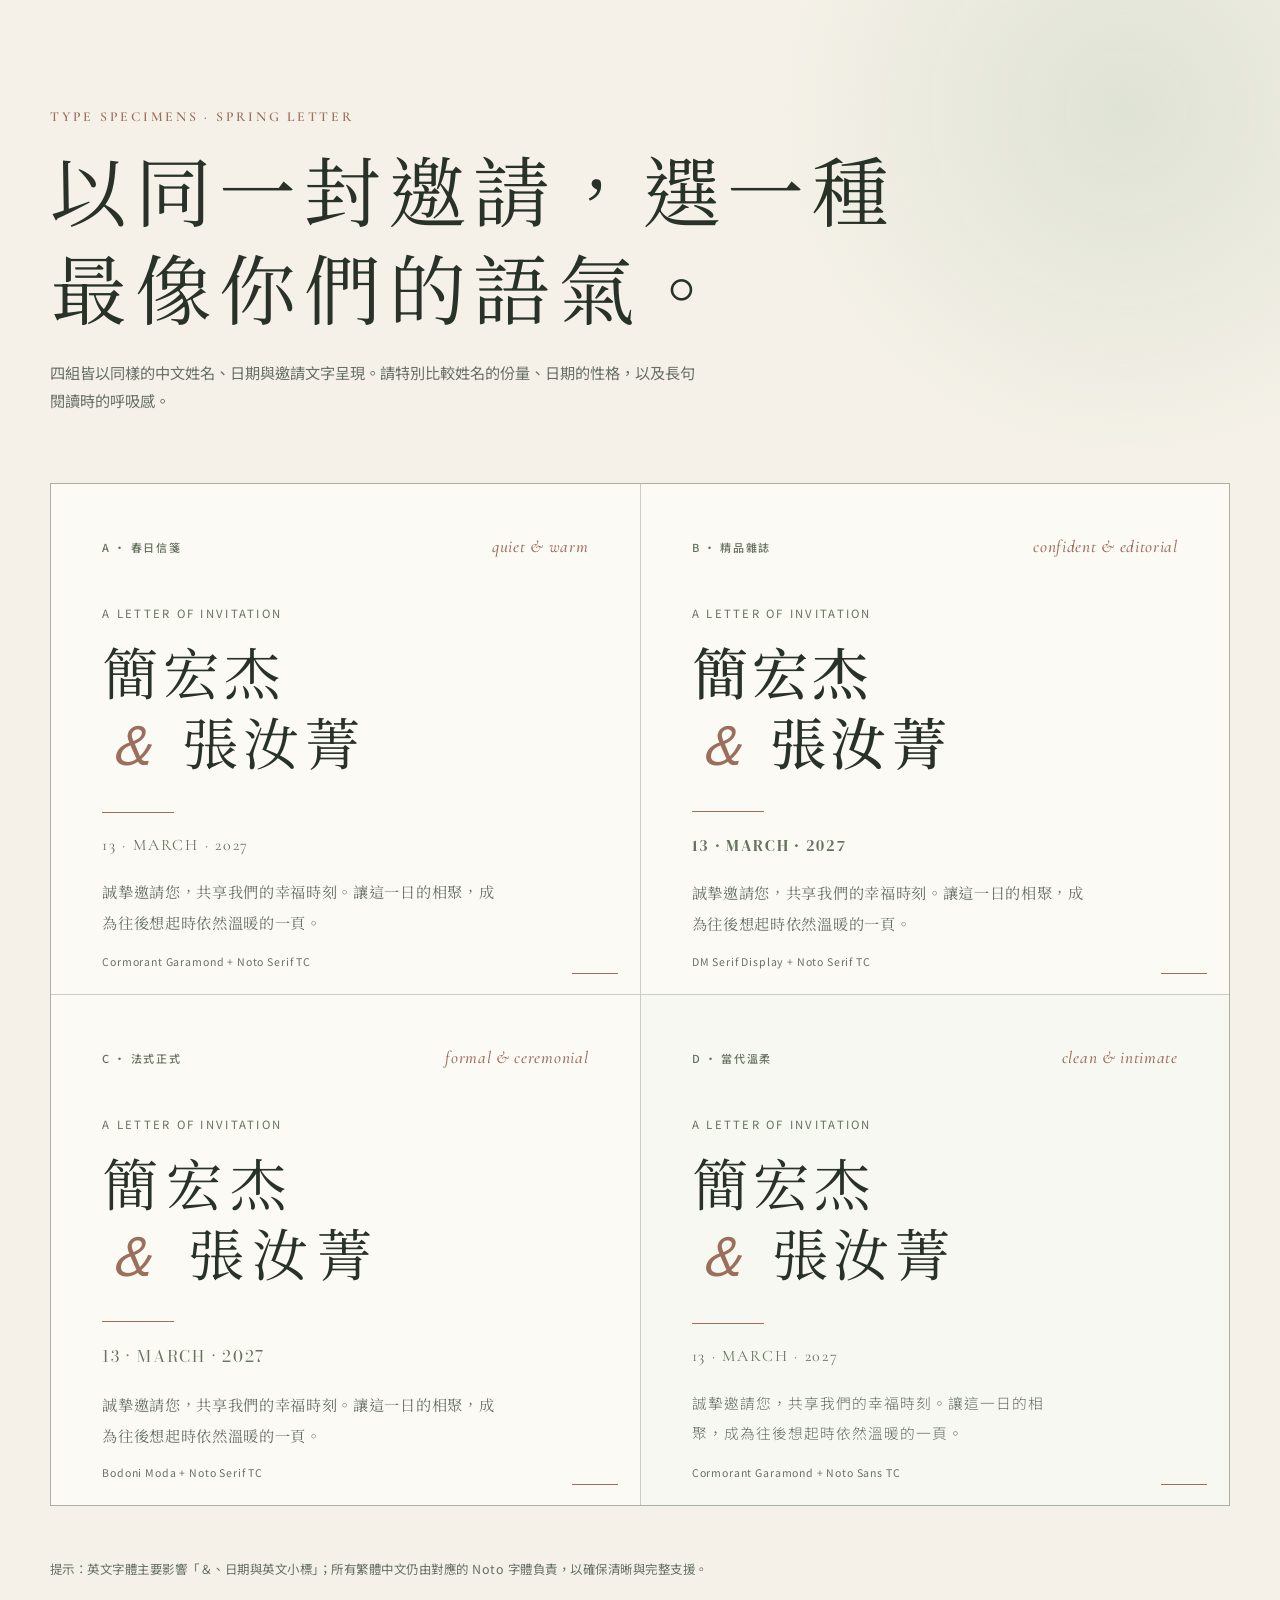
==== type-specimens.html @ 189b079a "Add wedding font specimen page" ====
<!DOCTYPE html>
<html lang="zh-Hant">
<head>
  <meta charset="UTF-8">
  <meta name="viewport" content="width=device-width, initial-scale=1.0">
  <meta name="robots" content="noindex">
  <title>春日信箋｜字體對照</title>
  <link rel="preconnect" href="https://fonts.googleapis.com">
  <link rel="preconnect" href="https://fonts.gstatic.com" crossorigin>
  <link href="https://fonts.googleapis.com/css2?family=Bodoni+Moda:opsz,ital,wght@6..96,400;6..96,500;6..96,600;6..96,400;6..96,500&family=Cormorant+Garamond:ital,wght@0,400;0,500;0,600;1,400;1,500&family=DM+Serif+Display:ital@0;1&family=Noto+Sans+TC:wght@300;400;500&family=Noto+Serif+TC:wght@300;400;500;600&display=swap" rel="stylesheet">
  <style>
    :root {
      --paper: #f5f1e8;
      --paper-light: #fcfaf5;
      --ink: #293229;
      --muted: #677067;
      --moss: #65735f;
      --clay: #9b6f5c;
      --line: rgba(61, 75, 60, 0.22);
      --sans: 'Noto Sans TC', sans-serif;
      --serif-tc: 'Noto Serif TC', serif;
    }

    * { box-sizing: border-box; }
    html { background: var(--paper); }
    body {
      min-width: 320px;
      margin: 0;
      color: var(--ink);
      background: radial-gradient(circle at 88% 7%, rgba(205, 215, 197, 0.56), transparent 22rem), var(--paper);
      font-family: var(--sans);
    }

    .page-header {
      width: min(1180px, calc(100% - 48px));
      margin: 0 auto;
      padding: clamp(52px, 9vw, 108px) 0 clamp(36px, 6vw, 68px);
    }
    .eyebrow {
      margin: 0 0 14px;
      color: var(--clay);
      font-family: 'Cormorant Garamond', serif;
      font-size: .86rem;
      font-weight: 600;
      letter-spacing: .2em;
    }
    h1 {
      max-width: 12em;
      margin: 0;
      font-family: var(--serif-tc);
      font-size: clamp(2.45rem, 6vw, 5rem);
      font-weight: 400;
      letter-spacing: .1em;
      line-height: 1.28;
      text-wrap: pretty;
    }
    .intro {
      max-width: 41rem;
      margin: 22px 0 0;
      color: var(--muted);
      font-size: .95rem;
      line-height: 1.9;
    }

    .specimen-grid {
      display: grid;
      grid-template-columns: repeat(2, minmax(0, 1fr));
      width: min(1180px, calc(100% - 48px));
      margin: 0 auto clamp(72px, 10vw, 130px);
      border: 1px solid var(--line);
      background: var(--line);
      gap: 1px;
    }
    .specimen {
      position: relative;
      min-height: 510px;
      overflow: hidden;
      padding: clamp(28px, 4vw, 54px);
      background: var(--paper-light);
    }
    .specimen::after {
      content: '';
      position: absolute;
      right: 22px;
      bottom: 20px;
      width: 46px;
      height: 1px;
      background: var(--clay);
    }
    .specimen-label {
      display: flex;
      align-items: baseline;
      justify-content: space-between;
      gap: 16px;
      margin: 0 0 48px;
      color: var(--moss);
      font-family: var(--sans);
      font-size: .69rem;
      font-weight: 500;
      letter-spacing: .15em;
    }
    .specimen-label span:last-child { color: var(--clay); font-family: 'Cormorant Garamond', serif; font-size: 1.08rem; font-style: italic; letter-spacing: .04em; }
    .sample-kicker {
      margin: 0 0 15px;
      color: var(--moss);
      font-size: .71rem;
      letter-spacing: .2em;
    }
    .sample-name {
      margin: 0;
      color: var(--ink);
      font-size: clamp(2.55rem, 4.4vw, 4.2rem);
      font-weight: 400;
      letter-spacing: .09em;
      line-height: 1.25;
      text-wrap: pretty;
    }
    .sample-name em {
      color: var(--clay);
      font-style: italic;
      font-weight: 400;
    }
    .sample-rule { width: 72px; height: 1px; margin: 30px 0 22px; background: var(--clay); }
    .sample-date { margin: 0 0 22px; color: var(--moss); font-size: 1rem; letter-spacing: .11em; }
    .sample-copy { max-width: 26em; margin: 0; color: var(--muted); font-size: .95rem; letter-spacing: .045em; line-height: 2; text-wrap: pretty; }
    .type-note { position: absolute; left: clamp(28px, 4vw, 54px); bottom: 25px; margin: 0; color: var(--muted); font-family: var(--sans); font-size: .66rem; letter-spacing: .08em; }

    .spring .sample-name, .spring .sample-copy { font-family: var(--serif-tc); }
    .spring .sample-name em, .spring .sample-date { font-family: 'Cormorant Garamond', serif; }

    .editorial .sample-name { font-family: var(--serif-tc); font-weight: 500; letter-spacing: .075em; }
    .editorial .sample-name em, .editorial .sample-date { font-family: 'DM Serif Display', serif; }
    .editorial .sample-copy { font-family: var(--serif-tc); }

    .formal .sample-name { font-family: var(--serif-tc); font-weight: 400; letter-spacing: .14em; }
    .formal .sample-name em, .formal .sample-date { font-family: 'Bodoni Moda', serif; }
    .formal .sample-copy { font-family: var(--serif-tc); }

    .modern { background: #f8f8f2; }
    .modern .sample-name { font-family: var(--serif-tc); font-weight: 400; }
    .modern .sample-name em, .modern .sample-date { font-family: 'Cormorant Garamond', serif; }
    .modern .sample-copy { font-family: var(--sans); font-size: .92rem; font-weight: 300; letter-spacing: .07em; }

    .footer-note { width: min(1180px, calc(100% - 48px)); margin: -74px auto 70px; color: var(--muted); font-size: .78rem; letter-spacing: .04em; }
    @media (max-width: 720px) {
      .page-header, .specimen-grid, .footer-note { width: min(100% - 32px, 560px); }
      .specimen-grid { grid-template-columns: 1fr; }
      .specimen { min-height: 465px; }
      .specimen-label { margin-bottom: 35px; }
      .sample-name { font-size: clamp(2.4rem, 12vw, 3.55rem); }
    }
  </style>
</head>
<body>
  <header class="page-header">
    <p class="eyebrow">TYPE SPECIMENS · SPRING LETTER</p>
    <h1>以同一封邀請，選一種最像你們的語氣。</h1>
    <p class="intro">四組皆以同樣的中文姓名、日期與邀請文字呈現。請特別比較姓名的份量、日期的性格，以及長句閱讀時的呼吸感。</p>
  </header>

  <main class="specimen-grid">
    <article class="specimen spring">
      <p class="specimen-label"><span>A · 春日信箋</span><span>quiet &amp; warm</span></p>
      <p class="sample-kicker">A LETTER OF INVITATION</p>
      <h2 class="sample-name">簡宏杰<br><em>＆</em> 張汝菁</h2>
      <div class="sample-rule"></div>
      <p class="sample-date">13 · MARCH · 2027</p>
      <p class="sample-copy">誠摯邀請您，共享我們的幸福時刻。讓這一日的相聚，成為往後想起時依然溫暖的一頁。</p>
      <p class="type-note">Cormorant Garamond + Noto Serif TC</p>
    </article>

    <article class="specimen editorial">
      <p class="specimen-label"><span>B · 精品雜誌</span><span>confident &amp; editorial</span></p>
      <p class="sample-kicker">A LETTER OF INVITATION</p>
      <h2 class="sample-name">簡宏杰<br><em>＆</em> 張汝菁</h2>
      <div class="sample-rule"></div>
      <p class="sample-date">13 · MARCH · 2027</p>
      <p class="sample-copy">誠摯邀請您，共享我們的幸福時刻。讓這一日的相聚，成為往後想起時依然溫暖的一頁。</p>
      <p class="type-note">DM Serif Display + Noto Serif TC</p>
    </article>

    <article class="specimen formal">
      <p class="specimen-label"><span>C · 法式正式</span><span>formal &amp; ceremonial</span></p>
      <p class="sample-kicker">A LETTER OF INVITATION</p>
      <h2 class="sample-name">簡宏杰<br><em>＆</em> 張汝菁</h2>
      <div class="sample-rule"></div>
      <p class="sample-date">13 · MARCH · 2027</p>
      <p class="sample-copy">誠摯邀請您，共享我們的幸福時刻。讓這一日的相聚，成為往後想起時依然溫暖的一頁。</p>
      <p class="type-note">Bodoni Moda + Noto Serif TC</p>
    </article>

    <article class="specimen modern">
      <p class="specimen-label"><span>D · 當代溫柔</span><span>clean &amp; intimate</span></p>
      <p class="sample-kicker">A LETTER OF INVITATION</p>
      <h2 class="sample-name">簡宏杰<br><em>＆</em> 張汝菁</h2>
      <div class="sample-rule"></div>
      <p class="sample-date">13 · MARCH · 2027</p>
      <p class="sample-copy">誠摯邀請您，共享我們的幸福時刻。讓這一日的相聚，成為往後想起時依然溫暖的一頁。</p>
      <p class="type-note">Cormorant Garamond + Noto Sans TC</p>
    </article>
  </main>

  <p class="footer-note">提示：英文字體主要影響「＆、日期與英文小標」；所有繁體中文仍由對應的 Noto 字體負責，以確保清晰與完整支援。</p>
</body>
</html>
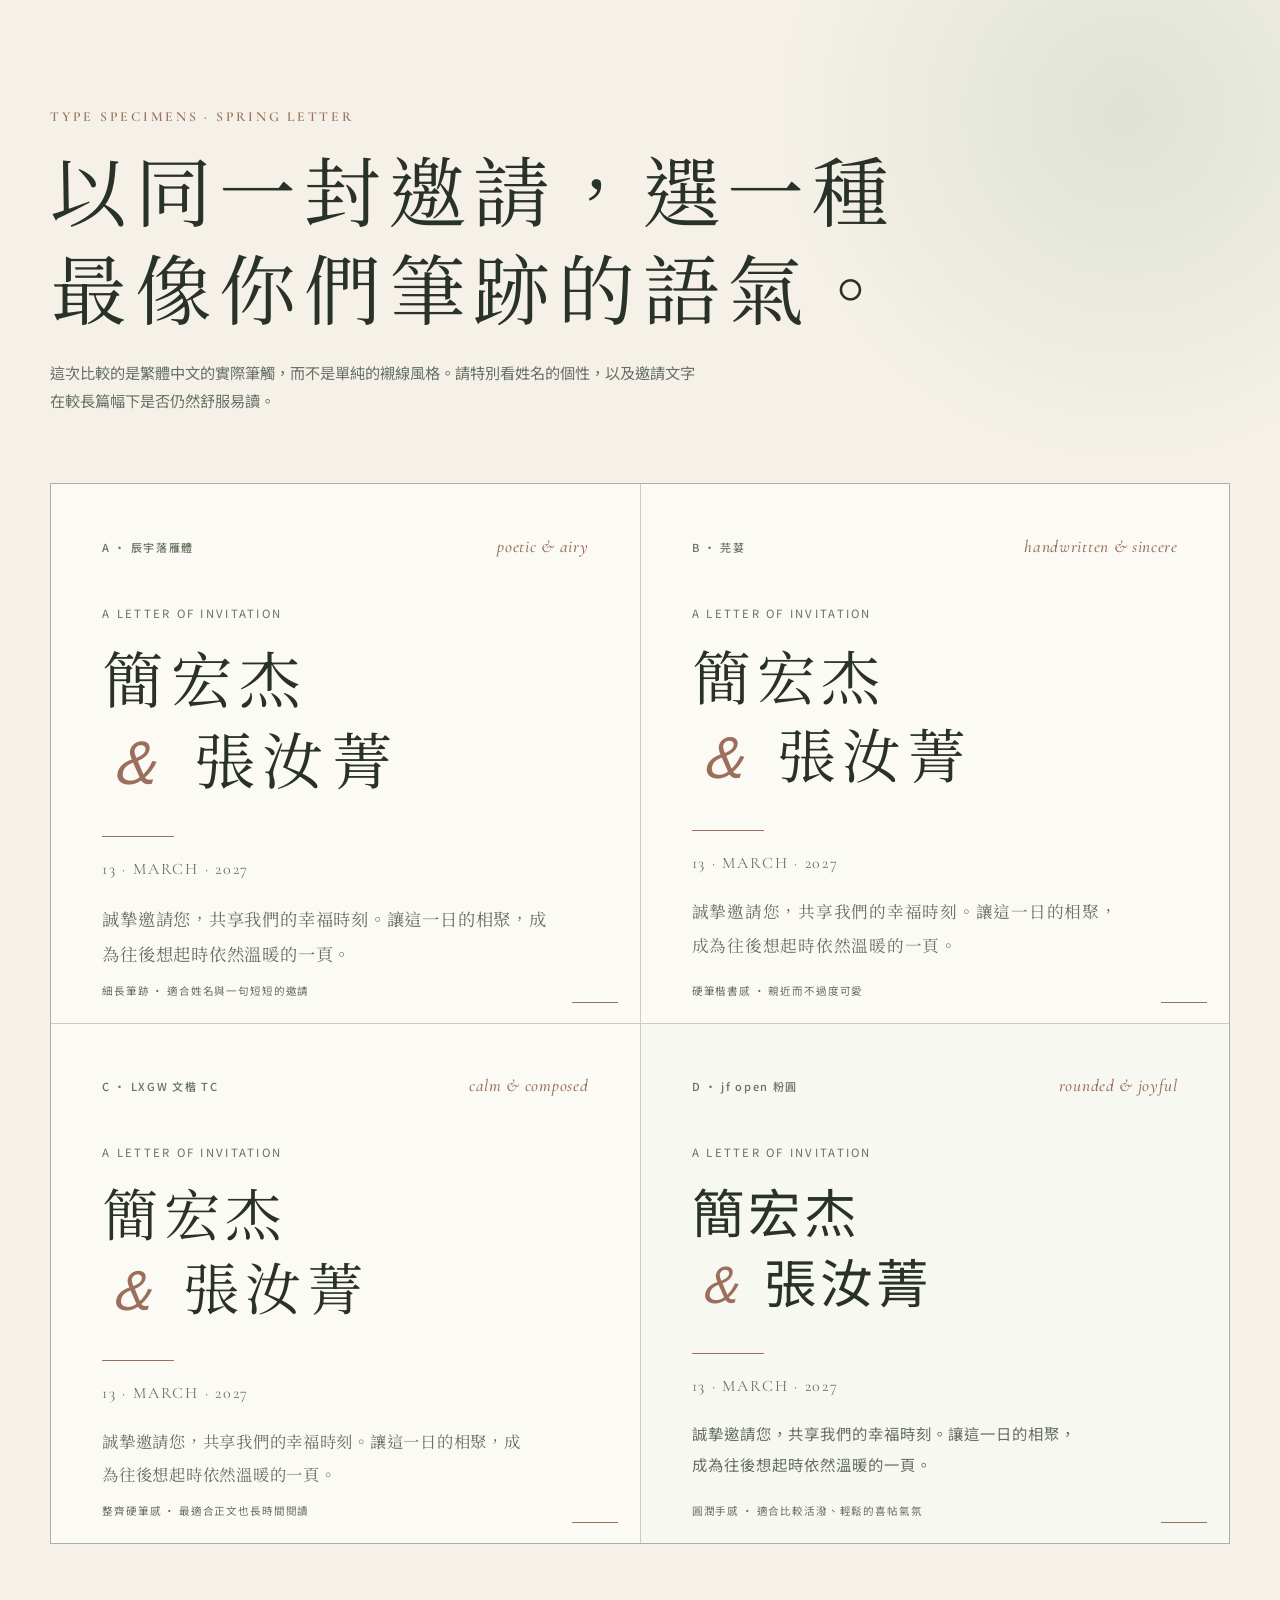
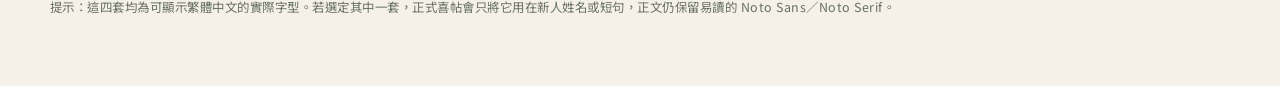
==== commit 4d214ee7: "Show Traditional Chinese handwriting specimens" ====
--- a/type-specimens.html
+++ b/type-specimens.html
@@ -7,8 +7,28 @@
   <title>春日信箋｜字體對照</title>
   <link rel="preconnect" href="https://fonts.googleapis.com">
   <link rel="preconnect" href="https://fonts.gstatic.com" crossorigin>
-  <link href="https://fonts.googleapis.com/css2?family=Bodoni+Moda:opsz,ital,wght@6..96,400;6..96,500;6..96,600;6..96,400;6..96,500&family=Cormorant+Garamond:ital,wght@0,400;0,500;0,600;1,400;1,500&family=DM+Serif+Display:ital@0;1&family=Noto+Sans+TC:wght@300;400;500&family=Noto+Serif+TC:wght@300;400;500;600&display=swap" rel="stylesheet">
+  <link href="https://fonts.googleapis.com/css2?family=Cormorant+Garamond:ital,wght@0,400;0,500;0,600;1,400;1,500&family=Noto+Sans+TC:wght@300;400;500&family=Noto+Serif+TC:wght@300;400;500;600&display=swap" rel="stylesheet">
   <style>
+    @font-face {
+      font-family: 'ChenYuluoyan';
+      src: url('https://github.com/Chenyu-otf/chenyuluoyan_thin/releases/download/v2.0/ChenYuluoyan-2.0-Thin.ttf') format('truetype');
+      font-display: swap;
+    }
+    @font-face {
+      font-family: 'Iansui';
+      src: url('https://raw.githubusercontent.com/ButTaiwan/iansui/main/fonts/ttf/Iansui-Regular.ttf') format('truetype');
+      font-display: swap;
+    }
+    @font-face {
+      font-family: 'LXGWWenKaiTC';
+      src: url('https://github.com/lxgw/LxgwWenkaiTC/releases/download/v1.522/LXGWWenKaiTC-Regular.ttf') format('truetype');
+      font-display: swap;
+    }
+    @font-face {
+      font-family: 'OpenHuninn';
+      src: url('https://github.com/justfont/open-huninn-font/releases/download/v2.1/jf-openhuninn-2.1.ttf') format('truetype');
+      font-display: swap;
+    }
     :root {
       --paper: #f5f1e8;
       --paper-light: #fcfaf5;
@@ -125,21 +145,26 @@
     .sample-copy { max-width: 26em; margin: 0; color: var(--muted); font-size: .95rem; letter-spacing: .045em; line-height: 2; text-wrap: pretty; }
     .type-note { position: absolute; left: clamp(28px, 4vw, 54px); bottom: 25px; margin: 0; color: var(--muted); font-family: var(--sans); font-size: .66rem; letter-spacing: .08em; }
 
-    .spring .sample-name, .spring .sample-copy { font-family: var(--serif-tc); }
-    .spring .sample-name em, .spring .sample-date { font-family: 'Cormorant Garamond', serif; }
-
-    .editorial .sample-name { font-family: var(--serif-tc); font-weight: 500; letter-spacing: .075em; }
-    .editorial .sample-name em, .editorial .sample-date { font-family: 'DM Serif Display', serif; }
-    .editorial .sample-copy { font-family: var(--serif-tc); }
-
-    .formal .sample-name { font-family: var(--serif-tc); font-weight: 400; letter-spacing: .14em; }
-    .formal .sample-name em, .formal .sample-date { font-family: 'Bodoni Moda', serif; }
-    .formal .sample-copy { font-family: var(--serif-tc); }
-
-    .modern { background: #f8f8f2; }
-    .modern .sample-name { font-family: var(--serif-tc); font-weight: 400; }
-    .modern .sample-name em, .modern .sample-date { font-family: 'Cormorant Garamond', serif; }
-    .modern .sample-copy { font-family: var(--sans); font-size: .92rem; font-weight: 300; letter-spacing: .07em; }
+    .luoyan .sample-name, .luoyan .sample-copy { font-family: 'ChenYuluoyan', var(--serif-tc); }
+    .luoyan .sample-name { font-size: clamp(2.75rem, 4.8vw, 4.7rem); font-weight: 400; letter-spacing: .12em; line-height: 1.33; }
+    .luoyan .sample-name em, .luoyan .sample-date { font-family: 'Cormorant Garamond', serif; }
+    .luoyan .sample-copy { font-size: 1.08rem; line-height: 2.05; }
+
+    .iansui .sample-name, .iansui .sample-copy { font-family: 'Iansui', var(--serif-tc); }
+    .iansui .sample-name { font-size: clamp(2.6rem, 4.6vw, 4.35rem); letter-spacing: .1em; line-height: 1.34; }
+    .iansui .sample-name em, .iansui .sample-date { font-family: 'Cormorant Garamond', serif; }
+    .iansui .sample-copy { font-size: 1.04rem; line-height: 2.02; }
+
+    .wenkai .sample-name, .wenkai .sample-copy { font-family: 'LXGWWenKaiTC', var(--serif-tc); }
+    .wenkai .sample-name { font-size: clamp(2.5rem, 4.4vw, 4.15rem); letter-spacing: .1em; line-height: 1.32; }
+    .wenkai .sample-name em, .wenkai .sample-date { font-family: 'Cormorant Garamond', serif; }
+    .wenkai .sample-copy { font-size: 1.02rem; line-height: 2.05; }
+
+    .huninn { background: #f8f8f2; }
+    .huninn .sample-name, .huninn .sample-copy { font-family: 'OpenHuninn', var(--sans); }
+    .huninn .sample-name { font-size: clamp(2.38rem, 4.1vw, 3.85rem); letter-spacing: .08em; line-height: 1.34; }
+    .huninn .sample-name em, .huninn .sample-date { font-family: 'Cormorant Garamond', serif; }
+    .huninn .sample-copy { font-size: .96rem; letter-spacing: .065em; line-height: 2.05; }
 
     .footer-note { width: min(1180px, calc(100% - 48px)); margin: -74px auto 70px; color: var(--muted); font-size: .78rem; letter-spacing: .04em; }
     @media (max-width: 720px) {
@@ -154,52 +179,52 @@
 <body>
   <header class="page-header">
     <p class="eyebrow">TYPE SPECIMENS · SPRING LETTER</p>
-    <h1>以同一封邀請，選一種最像你們的語氣。</h1>
-    <p class="intro">四組皆以同樣的中文姓名、日期與邀請文字呈現。請特別比較姓名的份量、日期的性格，以及長句閱讀時的呼吸感。</p>
+    <h1>以同一封邀請，選一種最像你們筆跡的語氣。</h1>
+    <p class="intro">這次比較的是繁體中文的實際筆觸，而不是單純的襯線風格。請特別看姓名的個性，以及邀請文字在較長篇幅下是否仍然舒服易讀。</p>
   </header>
 
   <main class="specimen-grid">
-    <article class="specimen spring">
-      <p class="specimen-label"><span>A · 春日信箋</span><span>quiet &amp; warm</span></p>
-      <p class="sample-kicker">A LETTER OF INVITATION</p>
-      <h2 class="sample-name">簡宏杰<br><em>＆</em> 張汝菁</h2>
-      <div class="sample-rule"></div>
-      <p class="sample-date">13 · MARCH · 2027</p>
-      <p class="sample-copy">誠摯邀請您，共享我們的幸福時刻。讓這一日的相聚，成為往後想起時依然溫暖的一頁。</p>
-      <p class="type-note">Cormorant Garamond + Noto Serif TC</p>
-    </article>
-
-    <article class="specimen editorial">
-      <p class="specimen-label"><span>B · 精品雜誌</span><span>confident &amp; editorial</span></p>
-      <p class="sample-kicker">A LETTER OF INVITATION</p>
-      <h2 class="sample-name">簡宏杰<br><em>＆</em> 張汝菁</h2>
-      <div class="sample-rule"></div>
-      <p class="sample-date">13 · MARCH · 2027</p>
-      <p class="sample-copy">誠摯邀請您，共享我們的幸福時刻。讓這一日的相聚，成為往後想起時依然溫暖的一頁。</p>
-      <p class="type-note">DM Serif Display + Noto Serif TC</p>
-    </article>
-
-    <article class="specimen formal">
-      <p class="specimen-label"><span>C · 法式正式</span><span>formal &amp; ceremonial</span></p>
-      <p class="sample-kicker">A LETTER OF INVITATION</p>
-      <h2 class="sample-name">簡宏杰<br><em>＆</em> 張汝菁</h2>
-      <div class="sample-rule"></div>
-      <p class="sample-date">13 · MARCH · 2027</p>
-      <p class="sample-copy">誠摯邀請您，共享我們的幸福時刻。讓這一日的相聚，成為往後想起時依然溫暖的一頁。</p>
-      <p class="type-note">Bodoni Moda + Noto Serif TC</p>
-    </article>
-
-    <article class="specimen modern">
-      <p class="specimen-label"><span>D · 當代溫柔</span><span>clean &amp; intimate</span></p>
-      <p class="sample-kicker">A LETTER OF INVITATION</p>
-      <h2 class="sample-name">簡宏杰<br><em>＆</em> 張汝菁</h2>
-      <div class="sample-rule"></div>
-      <p class="sample-date">13 · MARCH · 2027</p>
-      <p class="sample-copy">誠摯邀請您，共享我們的幸福時刻。讓這一日的相聚，成為往後想起時依然溫暖的一頁。</p>
-      <p class="type-note">Cormorant Garamond + Noto Sans TC</p>
+    <article class="specimen luoyan">
+      <p class="specimen-label"><span>A · 辰宇落雁體</span><span>poetic &amp; airy</span></p>
+      <p class="sample-kicker">A LETTER OF INVITATION</p>
+      <h2 class="sample-name">簡宏杰<br><em>＆</em> 張汝菁</h2>
+      <div class="sample-rule"></div>
+      <p class="sample-date">13 · MARCH · 2027</p>
+      <p class="sample-copy">誠摯邀請您，共享我們的幸福時刻。讓這一日的相聚，成為往後想起時依然溫暖的一頁。</p>
+      <p class="type-note">細長筆跡 · 適合姓名與一句短短的邀請</p>
+    </article>
+
+    <article class="specimen iansui">
+      <p class="specimen-label"><span>B · 芫荽</span><span>handwritten &amp; sincere</span></p>
+      <p class="sample-kicker">A LETTER OF INVITATION</p>
+      <h2 class="sample-name">簡宏杰<br><em>＆</em> 張汝菁</h2>
+      <div class="sample-rule"></div>
+      <p class="sample-date">13 · MARCH · 2027</p>
+      <p class="sample-copy">誠摯邀請您，共享我們的幸福時刻。讓這一日的相聚，成為往後想起時依然溫暖的一頁。</p>
+      <p class="type-note">硬筆楷書感 · 親近而不過度可愛</p>
+    </article>
+
+    <article class="specimen wenkai">
+      <p class="specimen-label"><span>C · LXGW 文楷 TC</span><span>calm &amp; composed</span></p>
+      <p class="sample-kicker">A LETTER OF INVITATION</p>
+      <h2 class="sample-name">簡宏杰<br><em>＆</em> 張汝菁</h2>
+      <div class="sample-rule"></div>
+      <p class="sample-date">13 · MARCH · 2027</p>
+      <p class="sample-copy">誠摯邀請您，共享我們的幸福時刻。讓這一日的相聚，成為往後想起時依然溫暖的一頁。</p>
+      <p class="type-note">整齊硬筆感 · 最適合正文也長時間閱讀</p>
+    </article>
+
+    <article class="specimen huninn">
+      <p class="specimen-label"><span>D · jf open 粉圓</span><span>rounded &amp; joyful</span></p>
+      <p class="sample-kicker">A LETTER OF INVITATION</p>
+      <h2 class="sample-name">簡宏杰<br><em>＆</em> 張汝菁</h2>
+      <div class="sample-rule"></div>
+      <p class="sample-date">13 · MARCH · 2027</p>
+      <p class="sample-copy">誠摯邀請您，共享我們的幸福時刻。讓這一日的相聚，成為往後想起時依然溫暖的一頁。</p>
+      <p class="type-note">圓潤手感 · 適合比較活潑、輕鬆的喜帖氣氛</p>
     </article>
   </main>
 
-  <p class="footer-note">提示：英文字體主要影響「＆、日期與英文小標」；所有繁體中文仍由對應的 Noto 字體負責，以確保清晰與完整支援。</p>
+  <p class="footer-note">提示：這四套均為可顯示繁體中文的實際字型。若選定其中一套，正式喜帖會只將它用在新人姓名或短句，正文仍保留易讀的 Noto Sans／Noto Serif。</p>
 </body>
 </html>
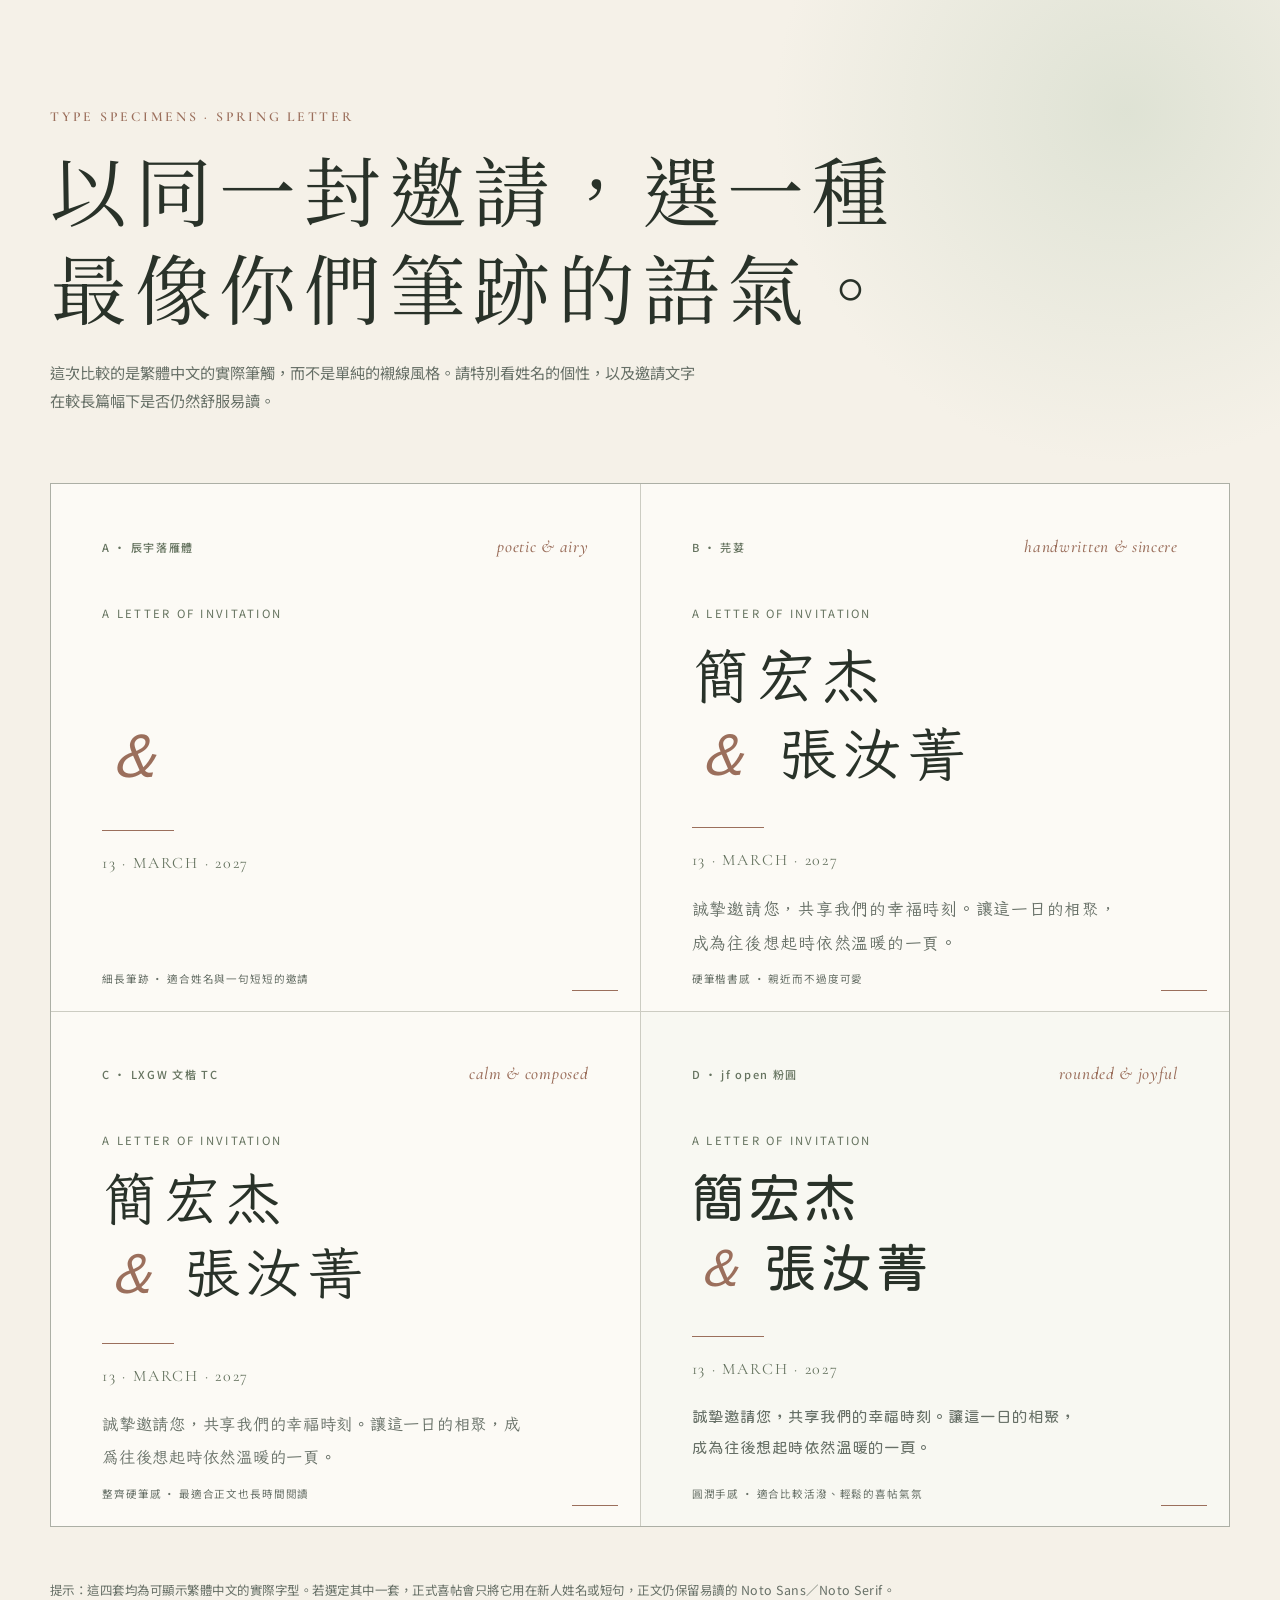
==== commit abaee65a: "Self-host handwriting specimen fonts" ====
--- a/type-specimens.html
+++ b/type-specimens.html
@@ -11,22 +11,22 @@
   <style>
     @font-face {
       font-family: 'ChenYuluoyan';
-      src: url('https://github.com/Chenyu-otf/chenyuluoyan_thin/releases/download/v2.0/ChenYuluoyan-2.0-Thin.ttf') format('truetype');
+      src: url('assets/fonts/specimens/ChenYuluoyan-Specimen.ttf') format('truetype');
       font-display: swap;
     }
     @font-face {
       font-family: 'Iansui';
-      src: url('https://raw.githubusercontent.com/ButTaiwan/iansui/main/fonts/ttf/Iansui-Regular.ttf') format('truetype');
+      src: url('assets/fonts/specimens/Iansui-Specimen.ttf') format('truetype');
       font-display: swap;
     }
     @font-face {
       font-family: 'LXGWWenKaiTC';
-      src: url('https://github.com/lxgw/LxgwWenkaiTC/releases/download/v1.522/LXGWWenKaiTC-Regular.ttf') format('truetype');
+      src: url('assets/fonts/specimens/LXGWWenKaiTC-Specimen.ttf') format('truetype');
       font-display: swap;
     }
     @font-face {
       font-family: 'OpenHuninn';
-      src: url('https://github.com/justfont/open-huninn-font/releases/download/v2.1/jf-openhuninn-2.1.ttf') format('truetype');
+      src: url('assets/fonts/specimens/OpenHuninn-Specimen.ttf') format('truetype');
       font-display: swap;
     }
     :root {
